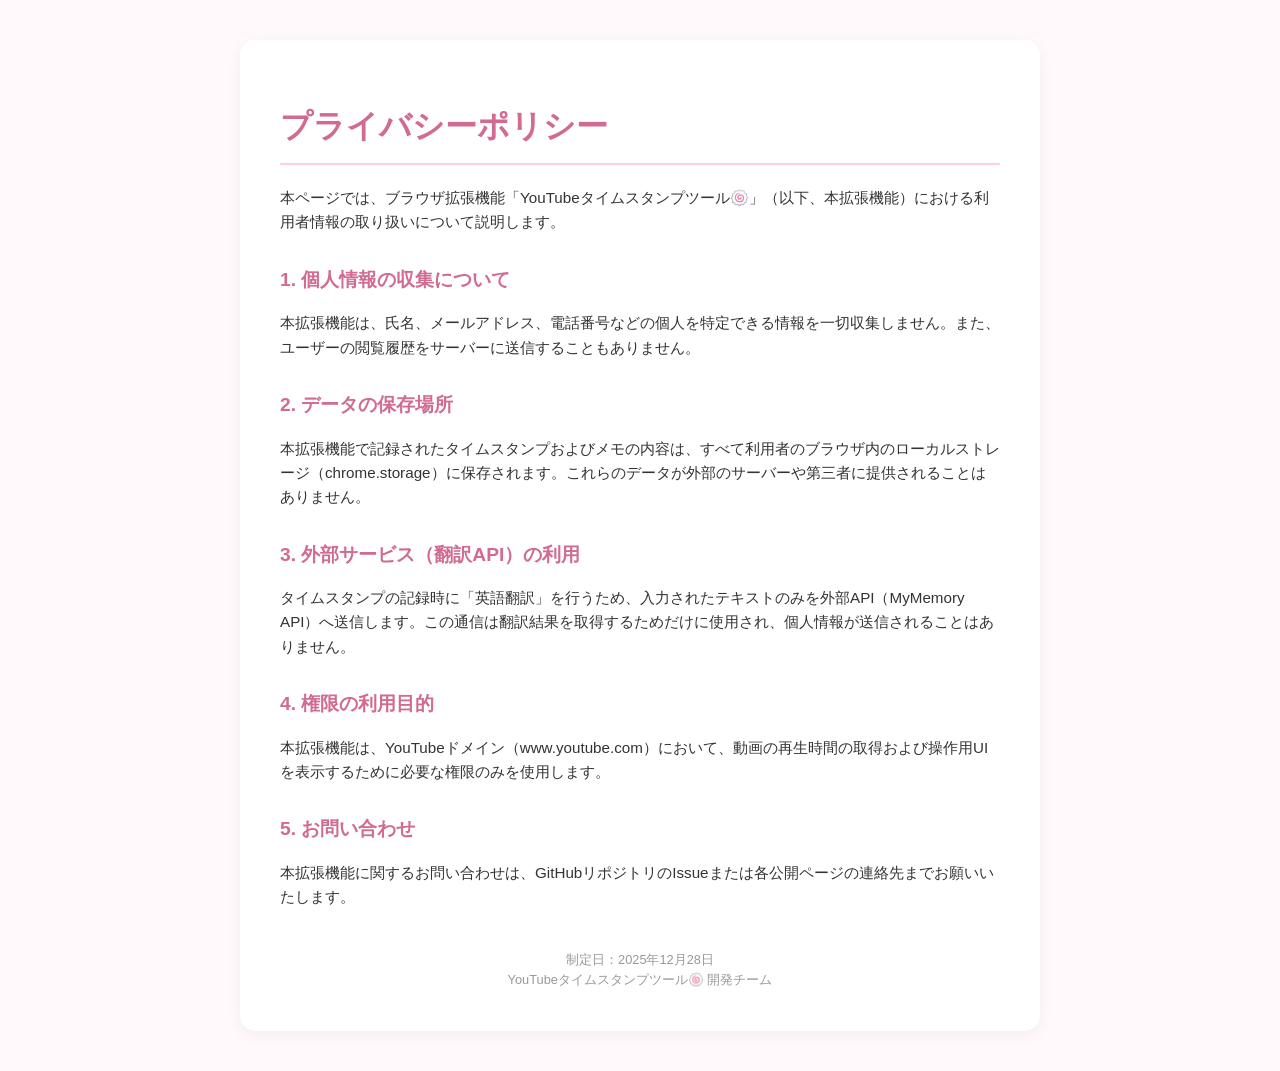
==== docs/index.html @ 9d2b5ae4 "change folder name" ====
<!DOCTYPE html>
<html lang="ja">
<head>
    <meta charset="UTF-8">
    <meta name="viewport" content="width=device-width, initial-scale=1.0">
    <title>プライバシーポリシー | YouTubeタイムスタンプツール🍥</title>
    <style>
        body {
            font-family: 'Helvetica Neue', Arial, sans-serif;
            line-height: 1.6;
            color: #333;
            max-width: 800px;
            margin: 0 auto;
            padding: 40px 20px;
            background-color: #fff9fb;
        }
        .container {
            background: white;
            padding: 40px;
            border-radius: 15px;
            box-shadow: 0 4px 15px rgba(0,0,0,0.05);
        }
        h1 {
            color: #d16b91;
            border-bottom: 2px solid #ffcce2;
            padding-bottom: 10px;
        }
        h2 {
            color: #d16b91;
            margin-top: 30px;
            font-size: 1.2rem;
        }
        p, li {
            font-size: 0.95rem;
        }
        .footer {
            margin-top: 40px;
            font-size: 0.8rem;
            color: #999;
            text-align: center;
        }
    </style>
</head>
<body>
    <div class="container">
        <h1>プライバシーポリシー</h1>
        <p>本ページでは、ブラウザ拡張機能「YouTubeタイムスタンプツール🍥」（以下、本拡張機能）における利用者情報の取り扱いについて説明します。</p>

        <h2>1. 個人情報の収集について</h2>
        <p>本拡張機能は、氏名、メールアドレス、電話番号などの個人を特定できる情報を一切収集しません。また、ユーザーの閲覧履歴をサーバーに送信することもありません。</p>

        <h2>2. データの保存場所</h2>
        <p>本拡張機能で記録されたタイムスタンプおよびメモの内容は、すべて利用者のブラウザ内のローカルストレージ（chrome.storage）に保存されます。これらのデータが外部のサーバーや第三者に提供されることはありません。</p>

        <h2>3. 外部サービス（翻訳API）の利用</h2>
        <p>タイムスタンプの記録時に「英語翻訳」を行うため、入力されたテキストのみを外部API（MyMemory API）へ送信します。この通信は翻訳結果を取得するためだけに使用され、個人情報が送信されることはありません。</p>

        <h2>4. 権限の利用目的</h2>
        <p>本拡張機能は、YouTubeドメイン（www.youtube.com）において、動画の再生時間の取得および操作用UIを表示するために必要な権限のみを使用します。</p>

        <h2>5. お問い合わせ</h2>
        <p>本拡張機能に関するお問い合わせは、GitHubリポジトリのIssueまたは各公開ページの連絡先までお願いいたします。</p>

        <div class="footer">
            制定日：2025年12月28日<br>
            YouTubeタイムスタンプツール🍥 開発チーム
        </div>
    </div>
</body>
</html>
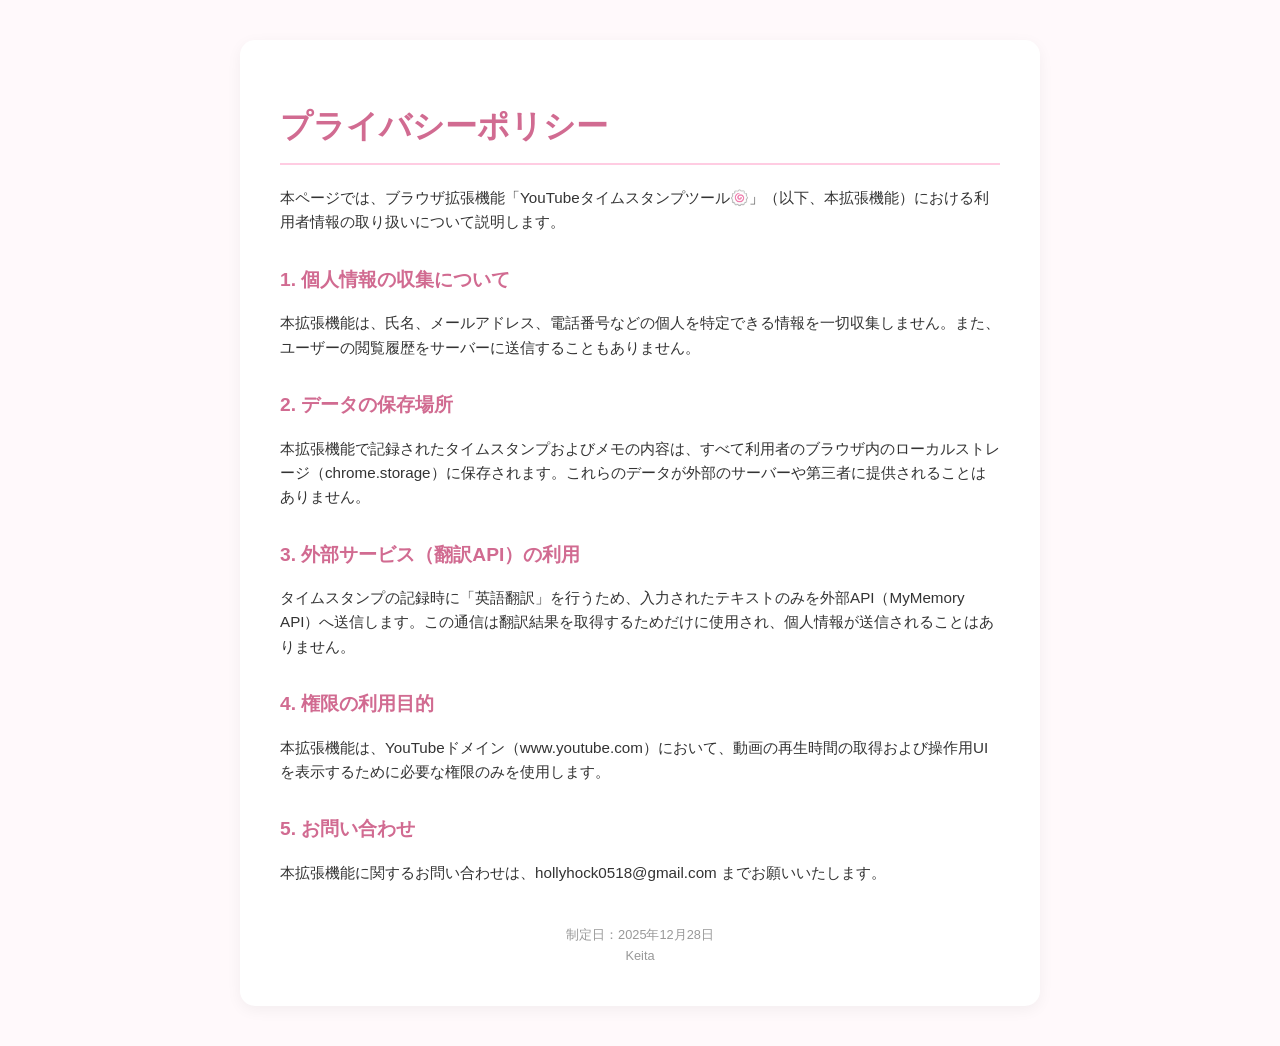
==== commit 37ac0c0f: "change privacy policy" ====
--- a/docs/index.html
+++ b/docs/index.html
@@ -59,11 +59,11 @@
         <p>本拡張機能は、YouTubeドメイン（www.youtube.com）において、動画の再生時間の取得および操作用UIを表示するために必要な権限のみを使用します。</p>
 
         <h2>5. お問い合わせ</h2>
-        <p>本拡張機能に関するお問い合わせは、GitHubリポジトリのIssueまたは各公開ページの連絡先までお願いいたします。</p>
+        <p>本拡張機能に関するお問い合わせは、hollyhock0518@gmail.com までお願いいたします。</p>
 
         <div class="footer">
             制定日：2025年12月28日<br>
-            YouTubeタイムスタンプツール🍥 開発チーム
+            Keita
         </div>
     </div>
 </body>
